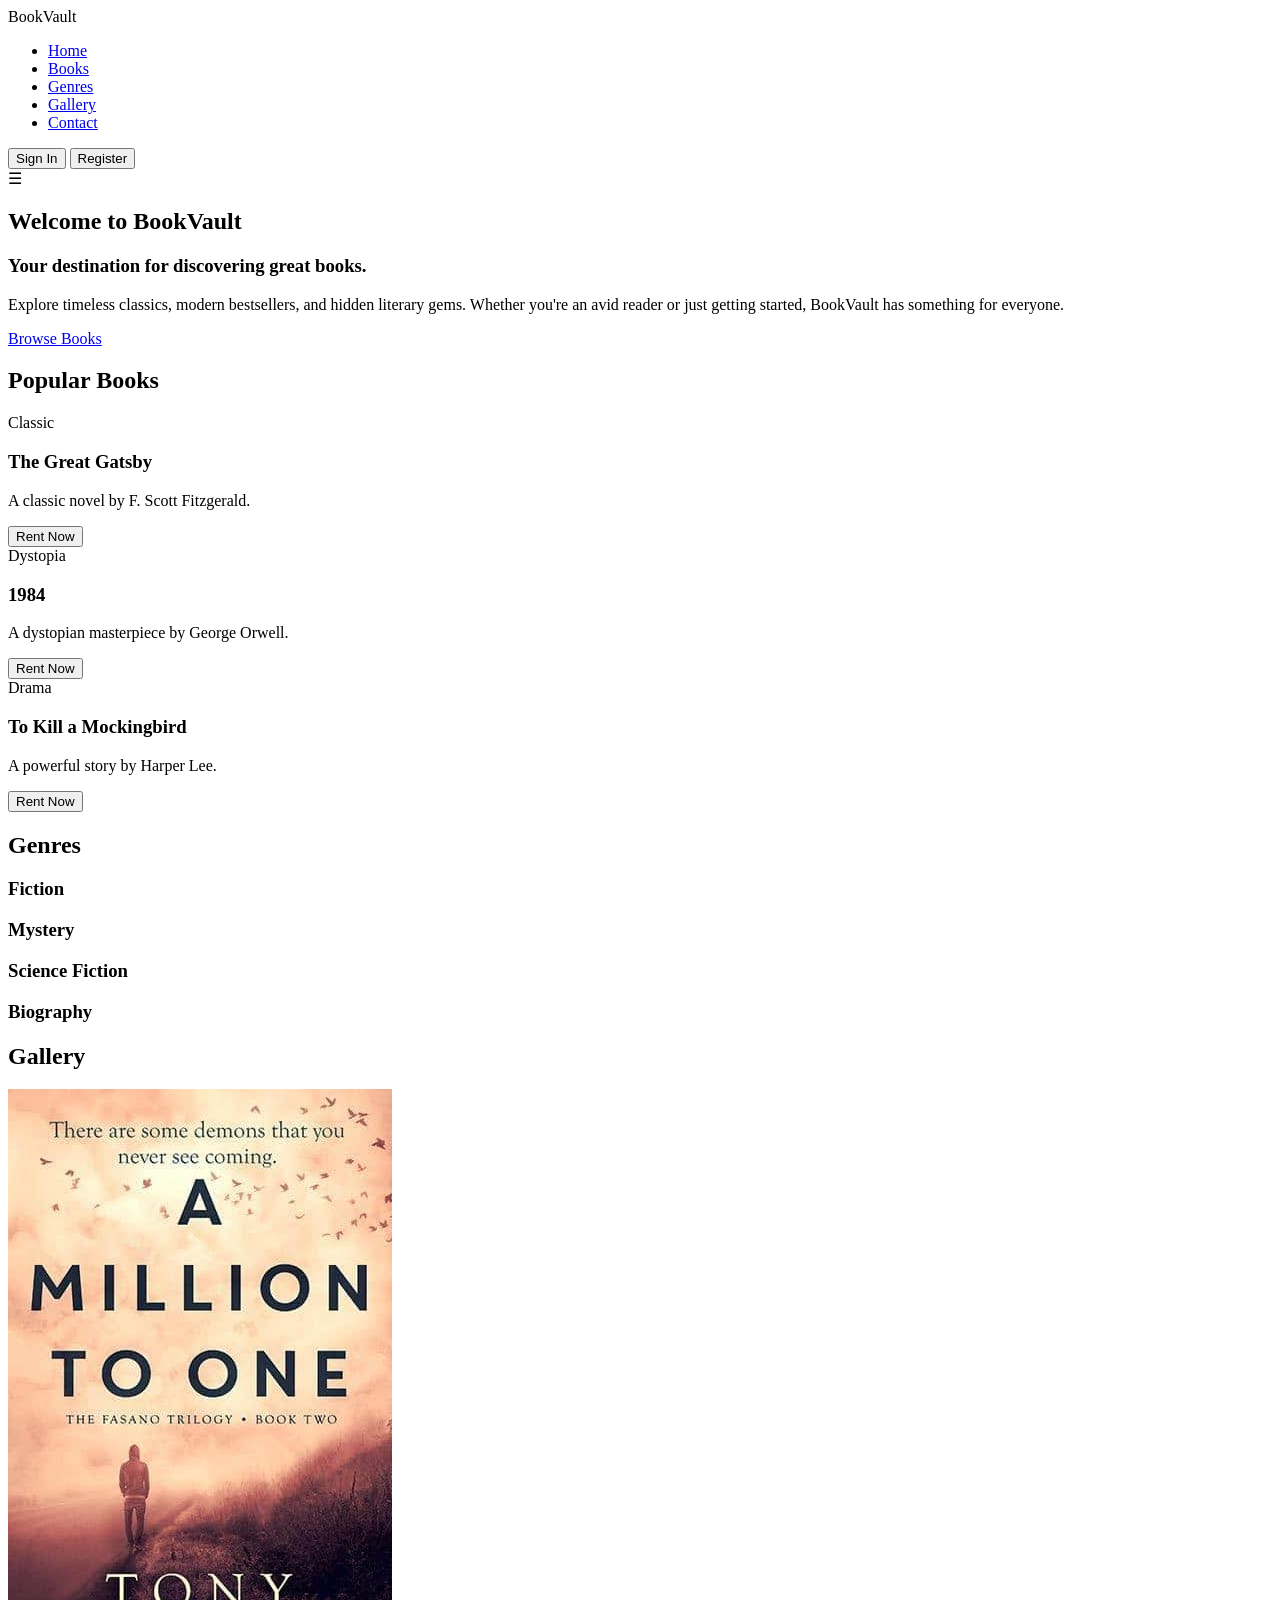
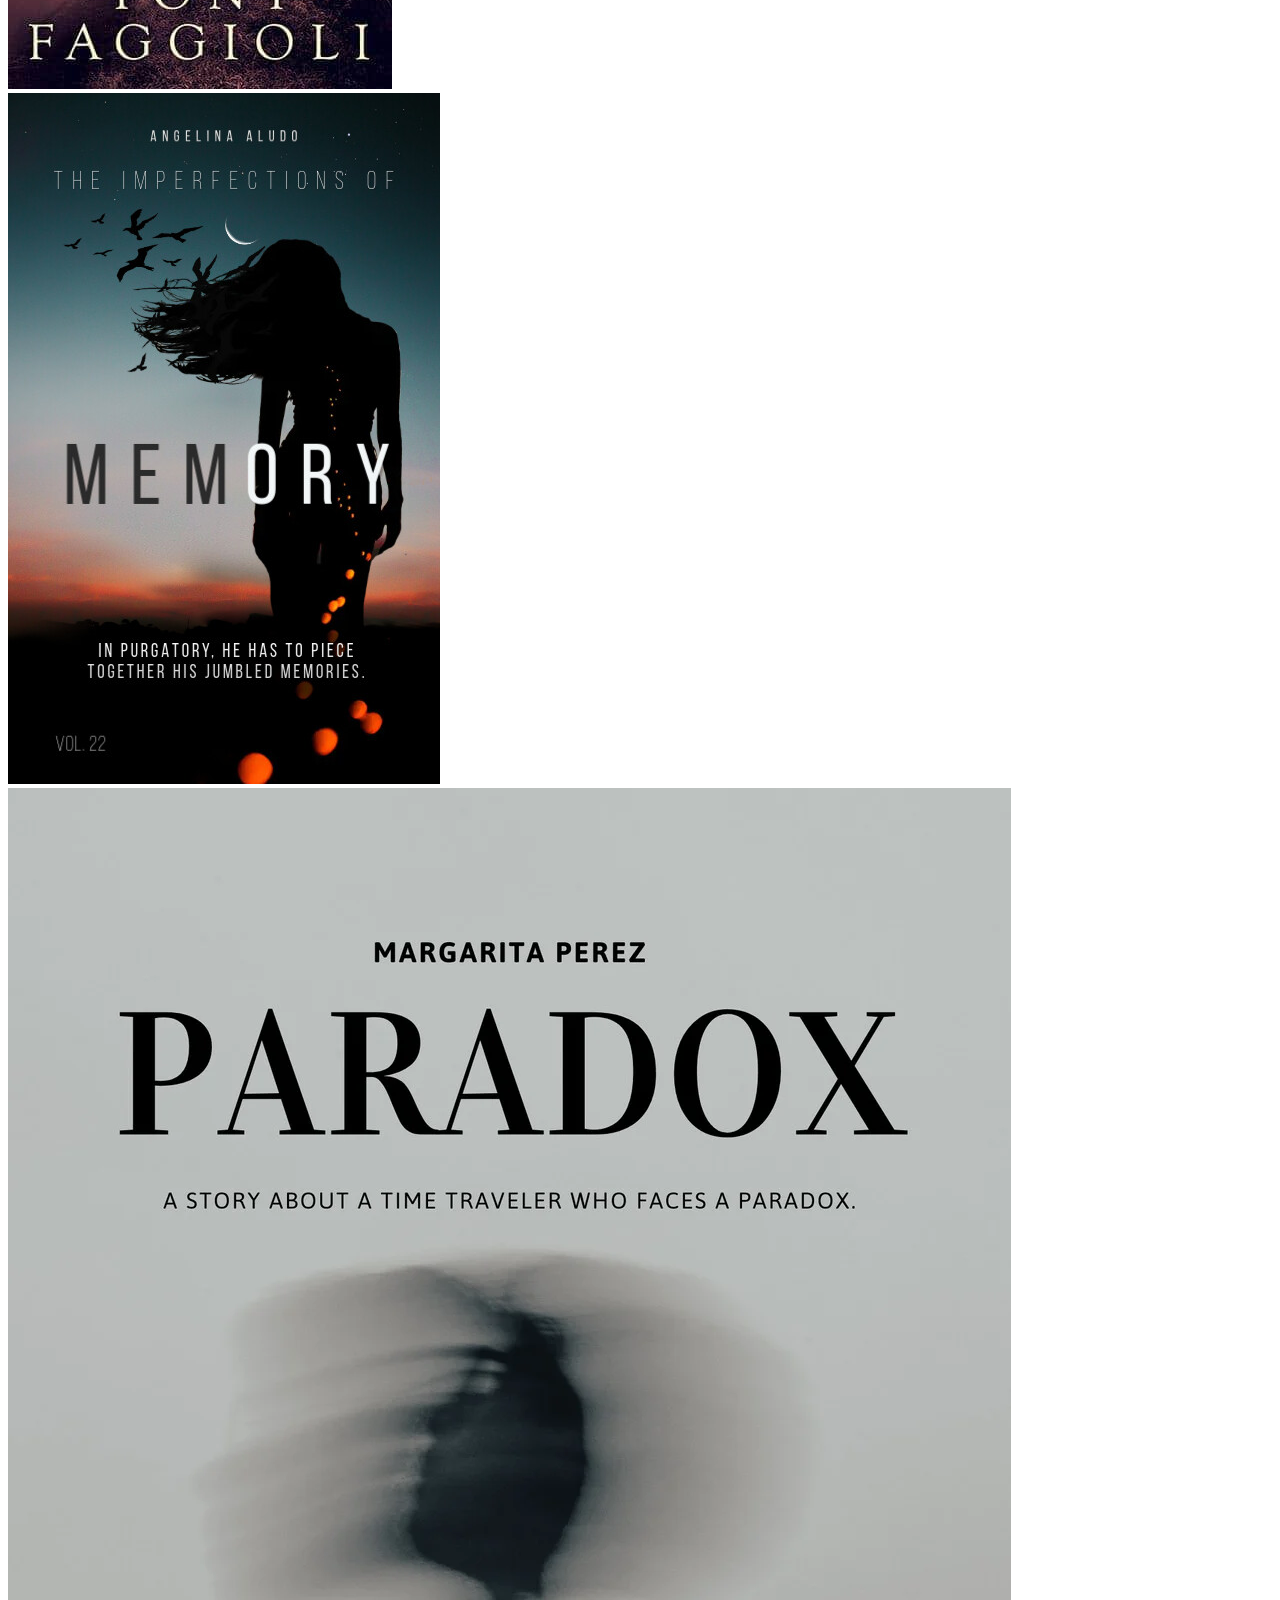
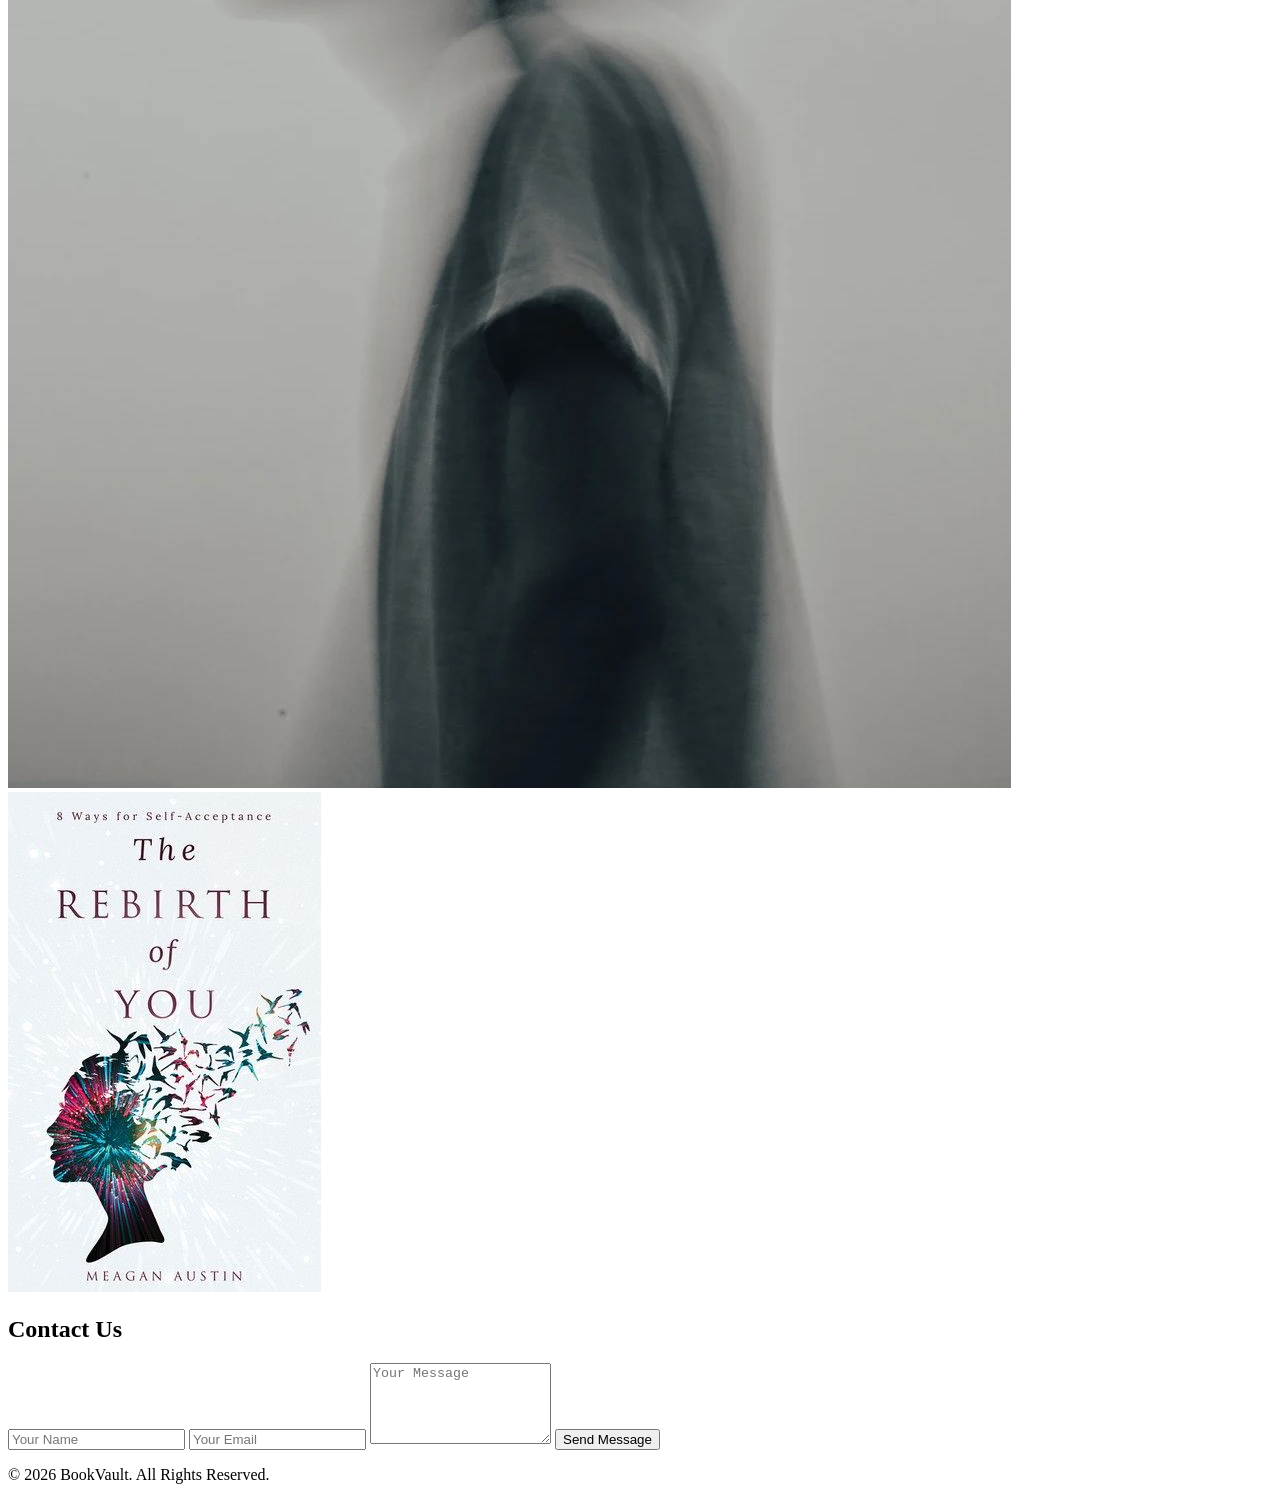
==== index.html @ 1ae417cc "Added the index.html file" ====
<!DOCTYPE html>
<html lang="en">
<head>
    <meta charset="UTF-8">
    <meta name="viewport" content="width=device-width, initial-scale=1.0">
    <link rel="stylesheet" href="https://fonts.googleapis.com/css2?family=Material+Symbols+Outlined:opsz,wght,FILL,GRAD@20..48,100..700,0..1,-50..200" />
    <title>BookVault</title>
    <link rel="stylesheet" href="css/main.css">
    <link rel="stylesheet" href="css/auth.css">
</head>
<body>

    <header>
        <nav class="navbar">
            <div class="logo">BookVault</div>

            <ul class="nav-links" id="navLinks">
                <li><a href="#home" class="page-link">Home</a></li>
                <li><a href="#books" class="page-link">Books</a></li>
                <li><a href="#genres" class="page-link">Genres</a></li>
                <li><a href="#gallery" class="page-link">Gallery</a></li>
                <li><a href="#contact" class="page-link">Contact</a></li>
            </ul>

            <div class="nav-right">

                <div id="guestButtons" class="auth-buttons">
                    <button class="btn-outline" onclick="openAuth('login')">Sign In</button>
                    <button class="btn btn-sm" onclick="openAuth('register')">Register</button>
                </div>


                <div id="userMenu" class="user-menu" style="display:none;">
                    <div class="user-avatar" id="userAvatar">U</div>
                    <span id="userNameDisplay" class="user-name"></span>
                    <div class="user-dropdown">
                        <a href="dashboard.html">Dashboard</a>
                        <a href="#" onclick="logout()">Sign Out</a>
                    </div>
                </div>
            </div>

            <div class="menu-btn" onclick="toggleMenu()">☰</div>
        </nav>
    </header>

    <div id="mainSite">

        <section id="home" class="hero">
            <div class="hero-content">
                <h1>Welcome to BookVault</h1>
                <h3>Your destination for discovering great books.</h3>
                <p>
                    Explore timeless classics, modern bestsellers,
                    and hidden literary gems. Whether you're an
                    avid reader or just getting started, BookVault
                    has something for everyone.
                </p>
                <a href="#books" class="btn">Browse Books</a>
            </div>
        </section>


        <section id="books" class="section">
            <h2>Popular Books</h2>
            <div class="card-container">
                <div class="card">
                    <div class="card-badge">Classic</div>
                    <h3>The Great Gatsby</h3>
                    <p>A classic novel by F. Scott Fitzgerald.</p>
                    <button class="btn btn-sm card-rent-btn" onclick="requireAuth()">Rent Now</button>
                </div>
                <div class="card">
                    <div class="card-badge">Dystopia</div>
                    <h3>1984</h3>
                    <p>A dystopian masterpiece by George Orwell.</p>
                    <button class="btn btn-sm card-rent-btn" onclick="requireAuth()">Rent Now</button>
                </div>
                <div class="card">
                    <div class="card-badge">Drama</div>
                    <h3>To Kill a Mockingbird</h3>
                    <p>A powerful story by Harper Lee.</p>
                    <button class="btn btn-sm card-rent-btn" onclick="requireAuth()">Rent Now</button>
                </div>
            </div>
        </section>


        <section id="genres" class="section light">
            <h2>Genres</h2>
            <div class="card-container">
                <div class="card"><h3>Fiction</h3></div>
                <div class="card"><h3>Mystery</h3></div>
                <div class="card"><h3>Science Fiction</h3></div>
                <div class="card"><h3>Biography</h3></div>
            </div>
        </section>


        <section id="gallery" class="section">
            <h2>Gallery</h2>

        <div class="gallery">

        <div class="gallery-item">
            <img src="assets/amiltoone.jpeg" alt="Amiltoone">
        </div>

        <div class="gallery-item">
            <img src="assets/memory.jpg" alt="Memory">
        </div>

        <div class="gallery-item">
            <img src="assets/paradox.webp" alt="Paradox">
        </div>

        <div class="gallery-item">
            <img src="assets/therebirthofu.jpg" alt="The Rebirth of You">
        </div>

        </div>
        </section>


        <section id="contact" class="section light">
            <h2>Contact Us</h2>
            <form class="contact-form" onsubmit="handleContact(event)">
                <input type="text" placeholder="Your Name" required>
                <input type="email" placeholder="Your Email" required>
                <textarea rows="5" placeholder="Your Message"></textarea>
                <button type="submit">Send Message</button>
            </form>
        </section>

        <footer>
            <p>&copy; 2026 BookVault. All Rights Reserved.</p>
        </footer>
    </div>

    <div id="authOverlay" class="modal-overlay" style="display:none;" onclick="closeAuthOnBg(event)">
        <div class="modal">
            <button class="modal-close" onclick="closeAuth()">✕</button>


            <div class="modal-tabs">
                <button id="loginTab" class="modal-tab active" onclick="switchAuthTab('login')">Sign In</button>
                <button id="registerTab" class="modal-tab" onclick="switchAuthTab('register')">Register</button>
            </div>


            <div id="loginForm">
                <h2 class="modal-title">Welcome back</h2>
                <p class="modal-sub">Sign in to access your dashboard</p>
                <div class="form-group">
                    <label>Email</label>
                    <input type="email" id="loginEmail" class="form-input" placeholder="you@example.com">
                </div>
                <div class="form-group">
                    <label>Password</label>
                    <input type="password" id="loginPassword" class="form-input" placeholder="••••••••">
                </div>
                <div id="loginError" class="form-error" style="display:none;"></div>
                <button class="btn full-width" onclick="handleLogin()">Sign In</button>
                <p class="modal-switch">No account? <a href="#" onclick="switchAuthTab('register')">Register here</a></p>
            </div>


            <div id="registerForm" style="display:none;">
                <h2 class="modal-title">Create account</h2>
                <p class="modal-sub">Join BookVault to start renting books</p>
                <div class="form-group">
                    <label>Full Name</label>
                    <input type="text" id="regName" class="form-input" placeholder="Full Name">
                </div>
                <div class="form-group">
                    <label>Email</label>
                    <input type="email" id="regEmail" class="form-input" placeholder="you@example.com">
                </div>
                <div class="form-group">
                    <label>Password</label>
                    <input type="password" id="regPassword" class="form-input" placeholder="Min. 6 characters">
                </div>
                <div class="form-group">
                    <label>Confirm Password</label>
                    <input type="password" id="regConfirm" class="form-input" placeholder="Repeat password">
                </div>
                <div id="registerError" class="form-error" style="display:none;"></div>
                <button class="btn full-width" onclick="handleRegister()">Create Account</button>
                <p class="modal-switch">Already have an account? <a href="#" onclick="switchAuthTab('login')">Sign in</a></p>
            </div>
        </div>
    </div>

    <div id="toast" class="toast" style="display:none;"></div>

    <script src="js/shared.js"></script>
    <script src="js/auth.js"></script>
    <script src="js/main.js"></script>

</body>
</html>
---- css/auth.css ----
.modal-overlay {
    position: fixed;
    inset: 0;
    background: rgba(0,0,0,0.5);
    display: flex;
    align-items: center;
    justify-content: center;
    z-index: 1000;
    padding: 20px;
}

.modal {
    background: #fff;
    border-radius: 16px;
    padding: 36px;
    width: 100%;
    max-width: 420px;
    position: relative;
    box-shadow: 0 20px 60px rgba(0,0,0,0.2);
    animation: modalIn 0.2s ease;
}

@keyframes modalIn {
    from { opacity: 0; transform: translateY(-20px) scale(0.97); }
    to   { opacity: 1; transform: translateY(0) scale(1); }
}

.modal-close {
    position: absolute;
    top: 14px;
    right: 16px;
    background: none;
    border: none;
    font-size: 18px;
    cursor: pointer;
    color: #999;
    line-height: 1;
    padding: 4px;
}

.modal-close:hover {
    color: #333;
}

.modal-tabs {
    display: flex;
    gap: 0;
    margin-bottom: 24px;
    border-bottom: 2px solid #e5e7eb;
}

.modal-tab {
    flex: 1;
    padding: 10px;
    background: none;
    border: none;
    cursor: pointer;
    font-size: 15px;
    font-weight: 600;
    color: #999;
    border-bottom: 2px solid transparent;
    margin-bottom: -2px;
    transition: all 0.2s;
}

.modal-tab.active {
    color: #2563eb;
    border-bottom-color: #2563eb;
}

.modal-title {
    font-size: 22px;
    font-weight: 700;
    margin-bottom: 4px;
}

.modal-sub {
    color: #666;
    font-size: 14px;
    margin-bottom: 20px;
}

.form-group {
    margin-bottom: 14px;
}

.form-group label {
    display: block;
    font-size: 13px;
    font-weight: 600;
    color: #555;
    margin-bottom: 5px;
}

.form-input {
    width: 100%;
    padding: 10px 12px;
    border: 1.5px solid #e5e7eb;
    border-radius: 7px;
    font-size: 14px;
    transition: border-color 0.2s;
    background: #fafafa;
}

.form-input:focus {
    outline: none;
    border-color: #2563eb;
    background: #fff;
}

.form-input:disabled {
    background: #f3f4f6;
    color: #666;
    cursor: default;
}

.form-error {
    background: #fef2f2;
    color: #dc2626;
    border: 1px solid #fecaca;
    padding: 9px 12px;
    border-radius: 7px;
    font-size: 13px;
    margin-bottom: 14px;
}

.full-width {
    width: 100%;
    padding: 12px;
    font-size: 15px;
    margin-top: 4px;
}

.modal-switch {
    text-align: center;
    margin-top: 16px;
    font-size: 13px;
    color: #666;
}

.modal-switch a {
    color: #2563eb;
    text-decoration: none;
    font-weight: 600;
}
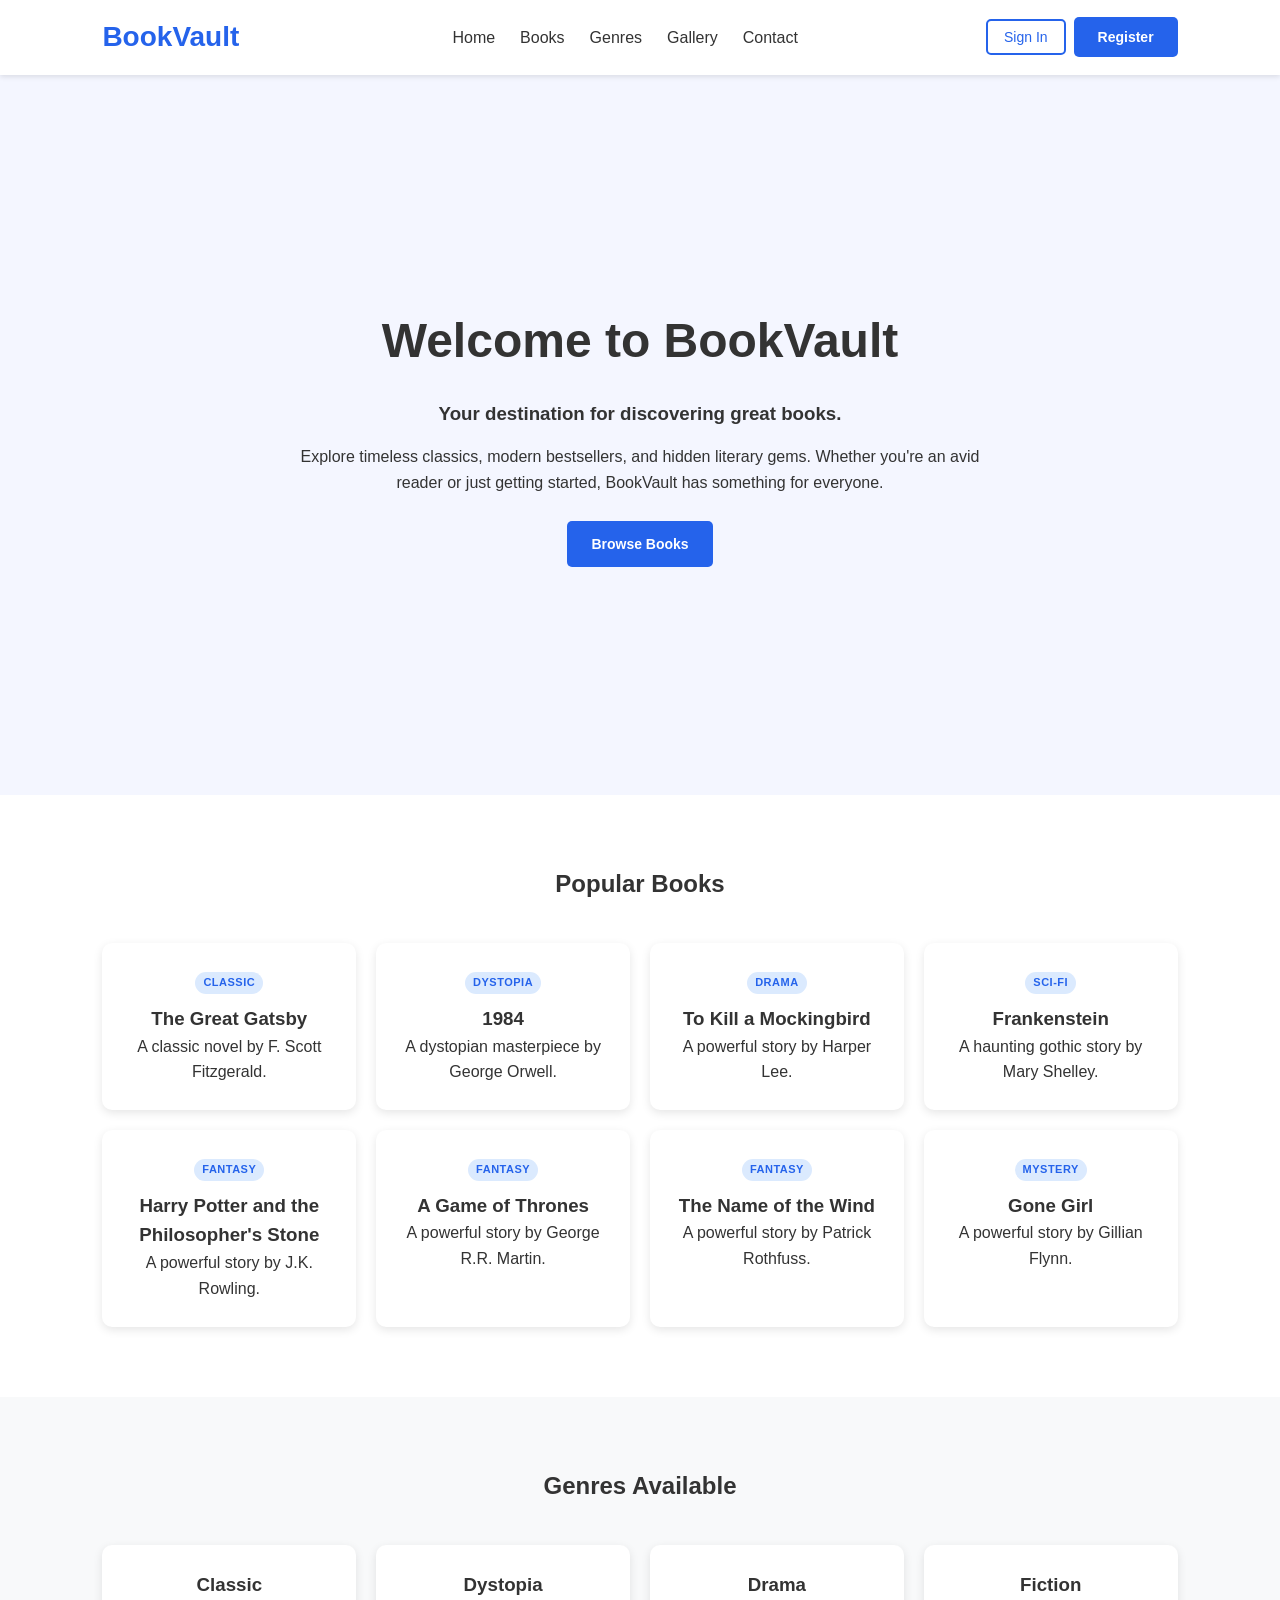
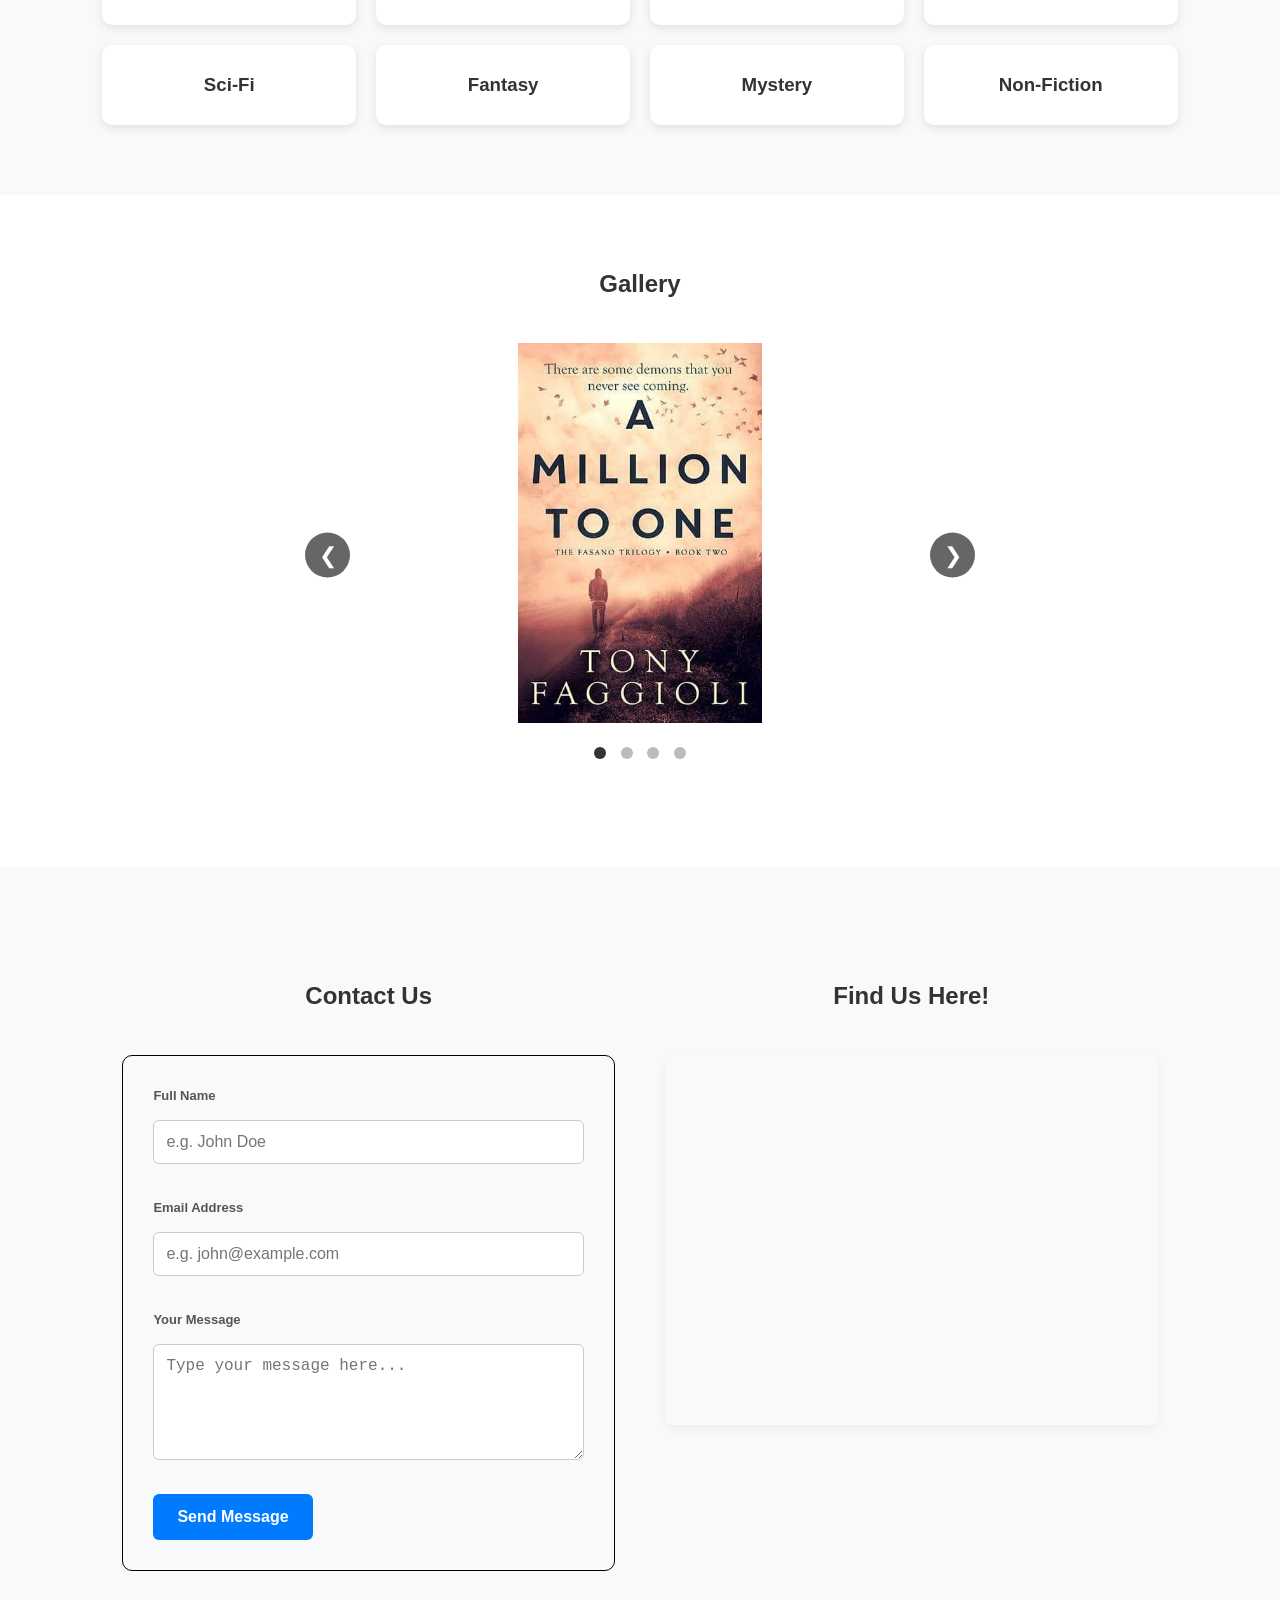
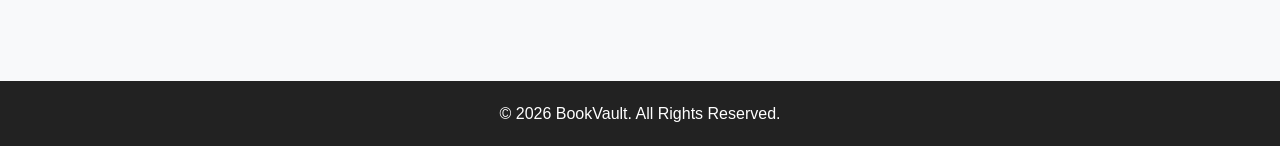
==== commit eeb5a82d: "Final Touch: maps, more content in index.html, naav links to and from index.html to dashboard.html f" ====
--- a/index.html
+++ b/index.html
@@ -68,69 +68,120 @@
                     <div class="card-badge">Classic</div>
                     <h3>The Great Gatsby</h3>
                     <p>A classic novel by F. Scott Fitzgerald.</p>
-                    <button class="btn btn-sm card-rent-btn" onclick="requireAuth()">Rent Now</button>
                 </div>
                 <div class="card">
                     <div class="card-badge">Dystopia</div>
                     <h3>1984</h3>
                     <p>A dystopian masterpiece by George Orwell.</p>
-                    <button class="btn btn-sm card-rent-btn" onclick="requireAuth()">Rent Now</button>
                 </div>
                 <div class="card">
                     <div class="card-badge">Drama</div>
                     <h3>To Kill a Mockingbird</h3>
                     <p>A powerful story by Harper Lee.</p>
-                    <button class="btn btn-sm card-rent-btn" onclick="requireAuth()">Rent Now</button>
-                </div>
+                </div>
+                <div class="card">
+                    <div class="card-badge">Sci-Fi</div>
+                    <h3>Frankenstein</h3>
+                     <p>A haunting gothic story by Mary Shelley.</p>
+                </div>
+                <div class="card">
+                    <div class="card-badge">Fantasy</div>
+                    <h3>Harry Potter and the Philosopher's Stone</h3>
+                    <p>A powerful story by J.K. Rowling.</p>
+                </div>
+                <div class="card">
+                    <div class="card-badge">Fantasy</div>
+                    <h3>A Game of Thrones</h3>
+                    <p>A powerful story by George R.R. Martin.</p>
+                </div>
+                <div class="card">
+                    <div class="card-badge">Fantasy</div>
+                    <h3>The Name of the Wind</h3>
+                    <p>A powerful story by Patrick Rothfuss.</p>
+                </div>
+                <div class="card">
+                    <div class="card-badge">Mystery</div>
+                    <h3>Gone Girl</h3>
+                    <p>A powerful story by Gillian Flynn.</p>
+            </div>
             </div>
         </section>
 
 
         <section id="genres" class="section light">
-            <h2>Genres</h2>
+            <h2>Genres Available</h2>
             <div class="card-container">
+                <div class="card"><h3>Classic</h3></div>
+                <div class="card"><h3>Dystopia</h3></div>
+                <div class="card"><h3>Drama</h3></div>
                 <div class="card"><h3>Fiction</h3></div>
+                <div class="card"><h3>Sci-Fi</h3></div>
+                <div class="card"><h3>Fantasy</h3></div>
                 <div class="card"><h3>Mystery</h3></div>
-                <div class="card"><h3>Science Fiction</h3></div>
-                <div class="card"><h3>Biography</h3></div>
+                <div class="card"><h3>Non-Fiction</h3></div>
             </div>
         </section>
 
 
         <section id="gallery" class="section">
             <h2>Gallery</h2>
-
-        <div class="gallery">
-
-        <div class="gallery-item">
-            <img src="assets/amiltoone.jpeg" alt="Amiltoone">
-        </div>
-
-        <div class="gallery-item">
-            <img src="assets/memory.jpg" alt="Memory">
-        </div>
-
-        <div class="gallery-item">
-            <img src="assets/paradox.webp" alt="Paradox">
-        </div>
-
-        <div class="gallery-item">
-            <img src="assets/therebirthofu.jpg" alt="The Rebirth of You">
-        </div>
-
-        </div>
-        </section>
-
-
-        <section id="contact" class="section light">
+            <div class="slider" id="slider">
+            <div class="slides">
+                <img src="assets/amiltoone.jpeg" alt="Amiltoone" class="slide active">
+                <img src="assets/memory.jpg" alt="Memory" class="slide">
+                <img src="assets/paradox.webp" alt="Paradox" class="slide">
+                <img src="assets/therebirthofu.jpg" alt="The Rebirth of You" class="slide">
+            </div>
+
+        <button class="prev">&#10094;</button>
+        <button class="next">&#10095;</button>
+
+            <div class="dots">
+                <span class="dot active"></span>
+                <span class="dot"></span>
+                <span class="dot"></span>
+                <span class="dot"></span>
+            </div>
+
+            </div>
+        </section>
+
+
+       <section id="contact" class="section light">
+            <div class="contact-split-container">
+            <div class="form-side">
             <h2>Contact Us</h2>
             <form class="contact-form" onsubmit="handleContact(event)">
-                <input type="text" placeholder="Your Name" required>
-                <input type="email" placeholder="Your Email" required>
-                <textarea rows="5" placeholder="Your Message"></textarea>
-                <button type="submit">Send Message</button>
+                <div class="form-group">
+                    <label for="contact-name">Full Name</label>
+                    <input type="text" id="contact-name" placeholder="e.g. John Doe" required>
+                </div>
+                
+                <div class="form-group">
+                    <label for="contact-email">Email Address</label>
+                    <input type="email" id="contact-email" placeholder="e.g. john@example.com" required>
+                </div>
+                
+                <div class="form-group">
+                    <label for="contact-message">Your Message</label>
+                    <textarea id="contact-message" rows="5" placeholder="Type your message here..."></textarea>
+                </div>
+                
+                <button type="submit" class="submit-btn">Send Message</button>
             </form>
-        </section>
+        </div>
+
+
+        <div class="map-side">
+            <h2>Find Us Here!</h2>
+            <div class="map-wrapper">
+                <iframe src="https://www.google.com/maps/embed?pb=!1m18!1m12!1m3!1d112999.10324712875!2d85.19521121640622!3d27.74129860000001!2m3!1f0!2f0!3f0!3m2!1i1024!2i768!4f13.1!3m3!1m2!1s0x39eb19f2c3a8c0fd%3A0x7e31a793d1947efd!2sMalpi%20International%20College!5e0!3m2!1sen!2snp!4v1784111963829!5m2!1sen!2snp" width="600" height="450" style="border:0;" allowfullscreen="" loading="lazy" referrerpolicy="strict-origin-when-cross-origin"></iframe>
+            </div>
+        </div>
+
+    </div>
+</section>
+
 
         <footer>
             <p>&copy; 2026 BookVault. All Rights Reserved.</p>
@@ -191,7 +242,7 @@
         </div>
     </div>
 
-    <div id="toast" class="toast" style="display:none;"></div>
+
 
     <script src="js/shared.js"></script>
     <script src="js/auth.js"></script>
--- a/css/main.css
+++ b/css/main.css
@@ -0,0 +1,521 @@
+* {
+    margin: 0;
+    padding: 0;
+    box-sizing: border-box;
+}
+
+body {
+    font-family: Arial, Helvetica, sans-serif;
+    line-height: 1.6;
+    color: #333;
+
+}
+
+.navbar {
+    display: flex;
+    justify-content: space-between;
+    align-items: center;
+    padding: 15px 8%;
+    background: #fff;
+    box-shadow: 0 2px 5px rgba(0,0,0,0.1);
+    position: sticky;
+    top: 0;
+    z-index: 100;
+}
+
+.logo {
+    font-size: 28px;
+    font-weight: bold;
+    color: #2563eb;
+}
+
+.nav-links {
+    display: flex;
+    list-style: none;
+}
+
+.nav-links li {
+    margin-left: 25px;
+}
+
+.nav-links a {
+    text-decoration: none;
+    color: #333;
+    font-weight: 500;
+}
+
+.nav-links a:hover {
+    color: #2563eb;
+}
+
+.menu-btn {
+    display: none;
+    font-size: 28px;
+    cursor: pointer;
+}
+
+
+.nav-right {
+    display: flex;
+    align-items: center;
+    gap: 10px;
+}
+
+.auth-buttons {
+    display: flex;
+    gap: 8px;
+    align-items: center;
+}
+
+.btn-outline {
+    padding: 8px 16px;
+    background: transparent;
+    color: #2563eb;
+    border: 2px solid #2563eb;
+    border-radius: 5px;
+    cursor: pointer;
+    font-weight: 500;
+    font-size: 14px;
+    transition: all 0.2s;
+}
+
+.btn-outline:hover {
+    background: #2563eb;
+    color: #fff;
+}
+
+.btn-sm {
+    padding: 8px 16px;
+    font-size: 14px;
+}
+
+
+.user-menu {
+    position: relative;
+    display: flex;
+    align-items: center;
+    gap: 8px;
+    cursor: pointer;
+    padding: 6px 10px;
+    border-radius: 8px;
+    transition: background 0.2s;
+}
+
+.user-menu:hover {
+    background: #f0f4ff;
+}
+
+.user-avatar {
+    width: 34px;
+    height: 34px;
+    border-radius: 50%;
+    background: #2563eb;
+    color: #fff;
+    display: flex;
+    align-items: center;
+    justify-content: center;
+    font-weight: bold;
+    font-size: 15px;
+}
+
+.user-name {
+    font-weight: 600;
+    color: #333;
+    font-size: 14px;
+}
+
+.user-dropdown {
+    display: none;
+    position: absolute;
+    top: calc(100% + 6px);
+    right: 0;
+    background: #fff;
+    box-shadow: 0 4px 15px rgba(0,0,0,0.12);
+    border-radius: 8px;
+    overflow: hidden;
+    min-width: 160px;
+    z-index: 200;
+}
+
+.user-menu.open .user-dropdown {
+    display: block;
+}
+
+.user-dropdown a {
+    display: block;
+    padding: 12px 18px;
+    text-decoration: none;
+    color: #333;
+    font-size: 14px;
+    font-weight: 500;
+    transition: background 0.15s;
+}
+
+.user-dropdown a:hover {
+    background: #f0f4ff;
+    color: #2563eb;
+}
+
+
+.hero {
+    min-height: 80vh;
+    display: flex;
+    justify-content: center;
+    align-items: center;
+    text-align: center;
+    padding: 40px;
+    background: #f4f6ff;
+}
+
+.hero-content {
+    max-width: 700px;
+}
+
+.hero h1 {
+    font-size: 3rem;
+    margin-bottom: 20px;
+}
+
+.hero h3 {
+    margin-bottom: 15px;
+}
+
+.hero p {
+    margin-bottom: 25px;
+}
+
+.btn {
+    display: inline-block;
+    padding: 12px 24px;
+    background: #2563eb;
+    color: white;
+    text-decoration: none;
+    border-radius: 5px;
+    border: none;
+    cursor: pointer;
+    font-size: 14px;
+    font-weight: 600;
+    transition: background 0.2s;
+}
+
+.btn:hover {
+    background: #1d4ed8;
+}
+
+
+.section {
+    padding: 70px 8%;
+}
+
+.section h2 {
+    text-align: center;
+    margin-bottom: 40px;
+}
+
+.light {
+    background: #f8f9fa;
+}
+
+
+.card-container {
+    display: grid;
+    grid-template-columns: repeat(4, 1fr); 
+    gap: 20px;
+}
+
+@media (max-width: 768px) {
+    .card-container {
+        grid-template-columns: repeat(2, 1fr); 
+    }
+}
+
+.card {
+    background: white;
+    padding: 25px;
+    border-radius: 10px;
+    box-shadow: 0 3px 10px rgba(0,0,0,0.1);
+    text-align: center;
+    position: relative;
+}
+
+.card-badge {
+    display: inline-block;
+    background: #dbeafe;
+    color: #2563eb;
+    font-size: 11px;
+    font-weight: 700;
+    padding: 2px 8px;
+    border-radius: 20px;
+    margin-bottom: 10px;
+    text-transform: uppercase;
+    letter-spacing: 0.5px;
+}
+
+.card-rent-btn {
+    margin-top: 14px;
+}
+
+
+.gallery {
+    display: grid;
+    grid-template-columns: repeat(auto-fit, minmax(220px, 1fr));
+    gap: 20px;
+}
+
+.gallery-item {
+    height: 320px;
+    overflow: hidden;
+    border-radius: 12px;
+    box-shadow: 0 4px 12px rgba(0, 0, 0, 0.1);
+    background: #fff;
+    transition: transform 0.3s ease;
+}
+
+.gallery-item:hover {
+    transform: translateY(-5px);
+}
+
+.gallery-item img {
+    width: 100%;
+    height: 100%;
+    object-fit: contain;
+    background: #fff;
+    padding: 10px;
+    display: block;
+}
+
+
+
+
+
+footer {
+    text-align: center;
+    padding: 20px;
+    background: #222;
+    color: white;
+}
+
+
+@media (max-width: 768px) {
+    .menu-btn {
+        display: block;
+    }
+
+    .nav-links {
+        display: none;
+        flex-direction: column;
+        position: absolute;
+        top: 70px;
+        right: 0;
+        width: 220px;
+        background: white;
+        box-shadow: 0 3px 10px rgba(0,0,0,0.1);
+        z-index: 150;
+    }
+
+    .nav-links li {
+        margin: 15px;
+    }
+
+    .nav-links.show {
+        display: flex;
+    }
+
+    .hero h1 {
+        font-size: 2.2rem;
+    }
+
+    .auth-buttons .btn-outline {
+        display: none;
+    }
+}
+
+
+.slider{
+    position:relative;
+    width:100%;
+    max-width:700px;
+    margin:30px auto;
+    overflow:hidden;
+}
+
+.slides{
+    position:relative;
+}
+
+.slide{
+    display:none;
+    width:100%;
+    height:380px;
+    object-fit:contain;
+    background: #ffffff;
+    border-radius:10px;
+    animation:fade .6s ease;
+}
+
+.slide.active{
+    display:block;
+}
+
+@keyframes fade{
+    from{
+        opacity:.3;
+    }
+    to{
+        opacity:1;
+    }
+}
+
+.prev, .next{
+    position:absolute;
+    top:50%;
+    transform:translateY(-50%);
+    width:45px;
+    height:45px;
+    border:none;
+    border-radius:50%;
+    background:rgba(0,0,0,.6);
+    color:#fff;
+    font-size:22px;
+    cursor:pointer;
+    transition:.25s;
+    z-index:10;
+}
+
+.prev{
+    left:15px;
+}
+
+.next{
+    right:15px;
+}
+
+.prev:hover, .next:hover{
+    background:black;
+    transform:translateY(-50%) scale(1.1);
+}
+
+.dots{
+    text-align:center;
+    margin-top:18px;
+}
+
+.dot{
+    display:inline-block;
+    width:12px;
+    height:12px;
+    margin:0 5px;
+    border-radius:50%;
+    background:#bbb;
+    cursor:pointer;
+    transition:.3s;
+}
+
+.dot.active{
+    background:#333;
+}
+
+@media(max-width:768px) {
+.slide{
+    height:280px;
+}
+}
+
+
+.contact-split-container {
+    display: flex;
+    flex-direction: row;
+    gap: 50px;
+    max-width: 1200px;
+    margin: 0 auto;
+    padding: 40px 20px;
+}
+
+.form-side, .map-side {
+    flex: 1;
+    min-width: 0;
+}
+
+
+.contact-form {
+    display: flex;
+    flex-direction: column;
+    gap: 20px;
+    border: 1px solid #000000;
+    padding: 30px;
+    border-radius: 10px;
+}
+
+.form-group {
+    display: flex;
+    flex-direction: column;
+    gap: 8px;
+}
+
+.form-group label {
+    font-weight: 600;
+    font-size: 0.95rem;
+    color: #333;
+}
+
+.form-group input, 
+.form-group textarea {
+    width: 100%;
+    padding: 12px;
+    border: 1px solid #ccc;
+    border-radius: 6px;
+    font-size: 1rem;
+    box-sizing: border-box;
+    transition: border-color 0.2s ease;
+}
+
+.form-group input:focus, 
+.form-group textarea:focus {
+    outline: #007bff;
+    border-color: #007bff;
+}
+
+.submit-btn {
+    padding: 14px 24px;
+    background-color: #007bff;
+    color: white;
+    border: none;
+    border-radius: 6px;
+    font-size: 1rem;
+    font-weight: 600;
+    cursor: pointer;
+    align-self: flex-start; 
+    transition: background-color 0.2s ease;
+}
+
+.submit-btn:hover {
+    background-color: #0056b3;
+}
+
+
+.map-wrapper {
+    width: 100%;
+    aspect-ratio: 4 / 3;
+    max-height: 450px;
+    border-radius: 8px;
+    overflow: hidden; 
+    box-shadow: 0 4px 12px rgba(0, 0, 0, 0.05);
+}
+
+.map-wrapper iframe {
+    width: 100%;
+    height: 100%;
+}
+
+
+@media (max-width: 768px) {
+    .contact-split-container {
+        flex-direction: column;
+        gap: 40px;
+    }
+    
+    .submit-btn {
+        width: 100%; 
+        align-self: stretch;
+    }
+}
